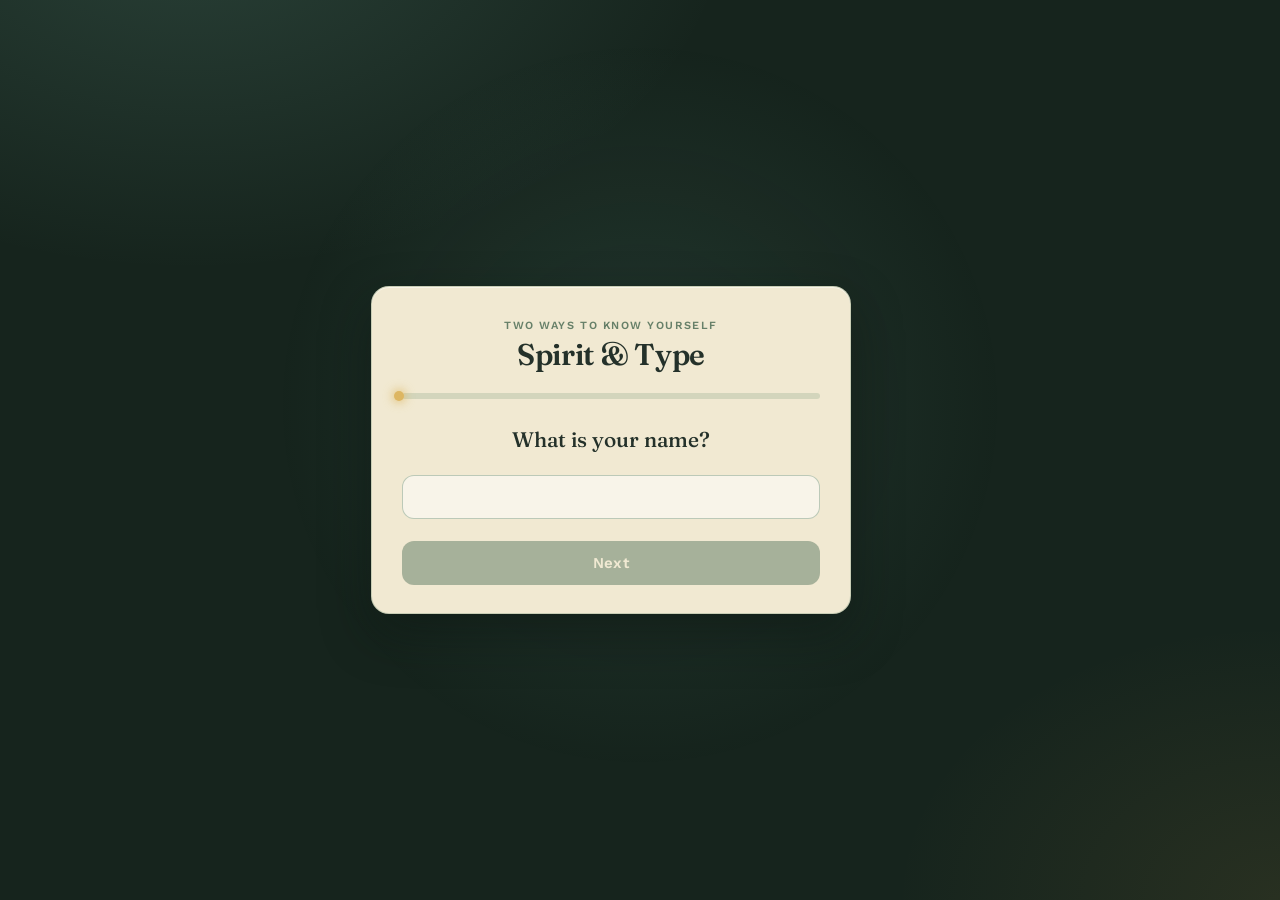
==== index.html @ 73989614 "Rename index.html.html to index.html" ====
<!DOCTYPE html>
<html lang="en">
<head>
    <meta charset="UTF-8">
    <meta name="viewport" content="width=device-width, initial-scale=1.0">
    <title>Spirit Animal Quiz</title>
    <link rel="preconnect" href="https://fonts.googleapis.com">
    <link rel="preconnect" href="https://fonts.gstatic.com" crossorigin>
    <link href="https://fonts.googleapis.com/css2?family=Fraunces:ital,opsz,wght@0,9..144,500;0,9..144,600;1,9..144,500&family=Work+Sans:wght@400;500;600;700&display=swap" rel="stylesheet">
    <link rel="stylesheet" href="Spirit_Animal.css">
</head>
<body>
    <div id="page-aura"></div>
    <div id="quiz-container">
        <div id="quiz-header">
            <p id="quiz-eyebrow">Two ways to know yourself</p>
            <h1 id="quiz-title">Spirit &amp; Type</h1>
        </div>
        <div id="progress-bar-track">
            <div id="progress-bar-fill"></div>
        </div>
        <p id="question-text"></p>
        <div id="answer-options"></div>
        <button id="next-btn" disabled>Next</button>
    </div>
    <div id="result-container"></div>
    <script src="Spirit_Ani.js"></script>
</body>
</html>
---- Spirit_Animal.css ----
/* ============================================
   Spirit & Type — design tokens
   A totem-quiz aesthetic: deep forest night
   outside the card, warm parchment within,
   with a soft "spirit aura" as the signature
   glow that ties the animal + type theme
   together.
   ============================================ */

:root {
    --night: #16241d;
    --night-2: #1f3327;
    --parchment: #f1e9d2;
    --parchment-dim: #e8dfc3;
    --ink: #24312a;
    --ink-soft: #55614f;
    --moss: #4c7a5c;
    --moss-dark: #395e46;
    --gold: #c99a44;
    --gold-bright: #ddb662;
    --glow: #8fd6c1;

    --font-display: "Fraunces", Georgia, serif;
    --font-body: "Work Sans", -apple-system, BlinkMacSystemFont, sans-serif;
}

* {
    box-sizing: border-box;
}

/* General Styles */
body {
    font-family: var(--font-body);
    background:
        radial-gradient(ellipse 900px 600px at 15% -10%, rgba(143, 214, 193, 0.16), transparent 60%),
        radial-gradient(ellipse 700px 500px at 100% 100%, rgba(201, 154, 68, 0.10), transparent 55%),
        var(--night);
    color: var(--ink);
    margin: 0;
    padding: 24px;
    min-height: 100vh;
    display: flex;
    justify-content: center;
    align-items: center;
    position: relative;
    overflow-x: hidden;
}

/* Ambient background aura — the signature element, echoed again
   behind the revealed spirit animal at the end of the quiz */
#page-aura {
    position: fixed;
    inset: 0;
    pointer-events: none;
    background: radial-gradient(circle 520px at 50% 45%, rgba(143, 214, 193, 0.10), transparent 70%);
    animation: aura-breathe 8s ease-in-out infinite;
}

@keyframes aura-breathe {
    0%, 100% { opacity: 0.6; transform: scale(1); }
    50% { opacity: 1; transform: scale(1.06); }
}

/* Container */
#quiz-container {
    width: 100%;
    max-width: 480px;
    background: var(--parchment);
    padding: 32px 30px 28px;
    border-radius: 18px;
    border: 1px solid rgba(76, 122, 92, 0.25);
    box-shadow:
        0 1px 0 rgba(255, 255, 255, 0.5) inset,
        0 20px 50px rgba(10, 20, 15, 0.45),
        0 0 0 1px rgba(0, 0, 0, 0.02);
    text-align: center;
    position: relative;
    z-index: 1;
}

/* Header */
#quiz-header {
    margin-bottom: 20px;
}

#quiz-eyebrow {
    margin: 0 0 4px;
    font-family: var(--font-body);
    font-size: 11px;
    font-weight: 600;
    letter-spacing: 0.14em;
    text-transform: uppercase;
    color: var(--moss-dark);
    opacity: 0.75;
}

#quiz-title {
    margin: 0;
    font-family: var(--font-display);
    font-weight: 600;
    font-size: 30px;
    letter-spacing: -0.01em;
    color: var(--ink);
}

/* Progress Bar — a gold trail through moss, with a soft leading glow */
#progress-bar-track {
    width: 100%;
    height: 6px;
    background: rgba(76, 122, 92, 0.18);
    border-radius: 999px;
    overflow: visible;
    margin-bottom: 26px;
    position: relative;
}

#progress-bar-fill {
    height: 100%;
    width: 0%;
    background: linear-gradient(90deg, var(--moss), var(--gold-bright));
    border-radius: 999px;
    transition: width 0.35s cubic-bezier(0.4, 0, 0.2, 1);
    position: relative;
}

#progress-bar-fill::after {
    content: "";
    position: absolute;
    right: -2px;
    top: 50%;
    width: 10px;
    height: 10px;
    transform: translateY(-50%);
    background: var(--gold-bright);
    border-radius: 50%;
    box-shadow: 0 0 10px 2px rgba(221, 182, 98, 0.7);
}

/* Question text */
#question-text {
    font-family: var(--font-display);
    font-size: 21px;
    font-weight: 500;
    line-height: 1.4;
    color: var(--ink);
    margin: 0 0 20px;
    min-height: 1.4em;
}

/* Answer options */
#answer-options {
    display: flex;
    flex-direction: column;
    gap: 10px;
    margin-bottom: 22px;
}

#answer-options button {
    width: 100%;
    text-align: left;
    background: rgba(255, 255, 255, 0.35);
    color: var(--ink);
    border: 1.5px solid rgba(76, 122, 92, 0.35);
    padding: 13px 16px;
    border-radius: 12px;
    font-family: var(--font-body);
    font-size: 15px;
    font-weight: 500;
    line-height: 1.35;
    cursor: pointer;
    transition: border-color 0.2s ease, background 0.2s ease, transform 0.15s ease;
}

#answer-options button:hover {
    border-color: var(--moss);
    background: rgba(76, 122, 92, 0.10);
}

#answer-options button:active {
    transform: scale(0.98);
    background: var(--moss);
    border-color: var(--moss);
    color: var(--parchment);
}

#answer-options button:focus-visible {
    outline: 2px solid var(--gold);
    outline-offset: 2px;
}

/* Text / date inputs */
#answer-options input {
    width: 100%;
    padding: 12px 14px;
    border: 1.5px solid rgba(76, 122, 92, 0.35);
    border-radius: 12px;
    background: rgba(255, 255, 255, 0.5);
    font-family: var(--font-body);
    font-size: 15px;
    color: var(--ink);
}

#answer-options input:focus-visible {
    outline: 2px solid var(--gold);
    outline-offset: 2px;
    border-color: var(--moss);
}

/* Next button */
#next-btn {
    background: var(--moss-dark);
    color: var(--parchment);
    border: none;
    padding: 13px;
    width: 100%;
    border-radius: 12px;
    font-family: var(--font-body);
    font-size: 15px;
    font-weight: 600;
    letter-spacing: 0.01em;
    cursor: pointer;
    transition: background 0.2s ease, transform 0.15s ease, opacity 0.2s ease;
}

#next-btn:hover:not(:disabled) {
    background: var(--moss);
}

#next-btn:active:not(:disabled) {
    transform: scale(0.98);
}

#next-btn:disabled {
    opacity: 0.4;
    cursor: not-allowed;
}

#next-btn:focus-visible {
    outline: 2px solid var(--gold);
    outline-offset: 2px;
}

/* Result Styling */
#result-container {
    margin-top: 20px;
    padding: 34px 28px;
    background: var(--parchment);
    border-radius: 18px;
    border: 1px solid rgba(76, 122, 92, 0.25);
    box-shadow:
        0 1px 0 rgba(255, 255, 255, 0.5) inset,
        0 20px 50px rgba(10, 20, 15, 0.45);
    text-align: center;
    position: relative;
    z-index: 1;
    opacity: 0;
}

#result-container.fade-in {
    animation: result-reveal 0.6s cubic-bezier(0.16, 1, 0.3, 1) forwards;
}

@keyframes result-reveal {
    from { opacity: 0; transform: translateY(10px) scale(0.98); }
    to { opacity: 1; transform: translateY(0) scale(1); }
}

#result-container h2 {
    font-family: var(--font-display);
    color: var(--ink);
    font-size: 26px;
    font-weight: 600;
    margin: 4px 0 10px;
}

#result-container p {
    font-family: var(--font-display);
    font-size: 16px;
    color: var(--ink-soft);
    font-style: italic;
    line-height: 1.5;
    margin: 8px 0;
}

.mbti-disclaimer {
    font-family: var(--font-body) !important;
    font-style: normal !important;
    font-size: 12px !important;
    color: var(--ink-soft);
    opacity: 0.7;
    line-height: 1.5;
    margin-top: 16px !important;
    padding-top: 14px;
    border-top: 1px solid rgba(76, 122, 92, 0.2);
}

/* MBTI badge — styled like a small wax seal */
#result-container .mbti-badge {
    display: inline-block;
    margin: 2px 0 12px;
    padding: 5px 16px;
    background: linear-gradient(135deg, var(--gold-bright), var(--gold));
    color: #2b1f0d;
    border-radius: 999px;
    font-family: var(--font-body);
    font-size: 13px;
    font-weight: 700;
    font-style: normal;
    letter-spacing: 0.08em;
    box-shadow: 0 4px 14px rgba(201, 154, 68, 0.45);
}

/* Spirit animal image — glows with the same aura as the page background */
.spirit-animal-image {
    max-width: 190px;
    height: auto;
    margin: 0 auto 18px auto;
    display: block;
    border-radius: 12px;
    box-shadow:
        0 0 0 4px rgba(255, 255, 255, 0.5),
        0 0 40px 6px rgba(143, 214, 193, 0.45),
        0 10px 30px rgba(10, 20, 15, 0.35);
}

/* Reduced motion */
@media (prefers-reduced-motion: reduce) {
    #page-aura {
        animation: none;
    }
    #result-container.fade-in {
        animation: none;
        opacity: 1;
    }
    #answer-options button,
    #next-btn {
        transition: none;
    }
}

/* Mobile */
@media (max-width: 480px) {
    body {
        padding: 16px;
    }
    #quiz-container,
    #result-container {
        padding: 24px 20px;
        border-radius: 14px;
    }
    #quiz-title {
        font-size: 25px;
    }
    #question-text {
        font-size: 19px;
    }
}
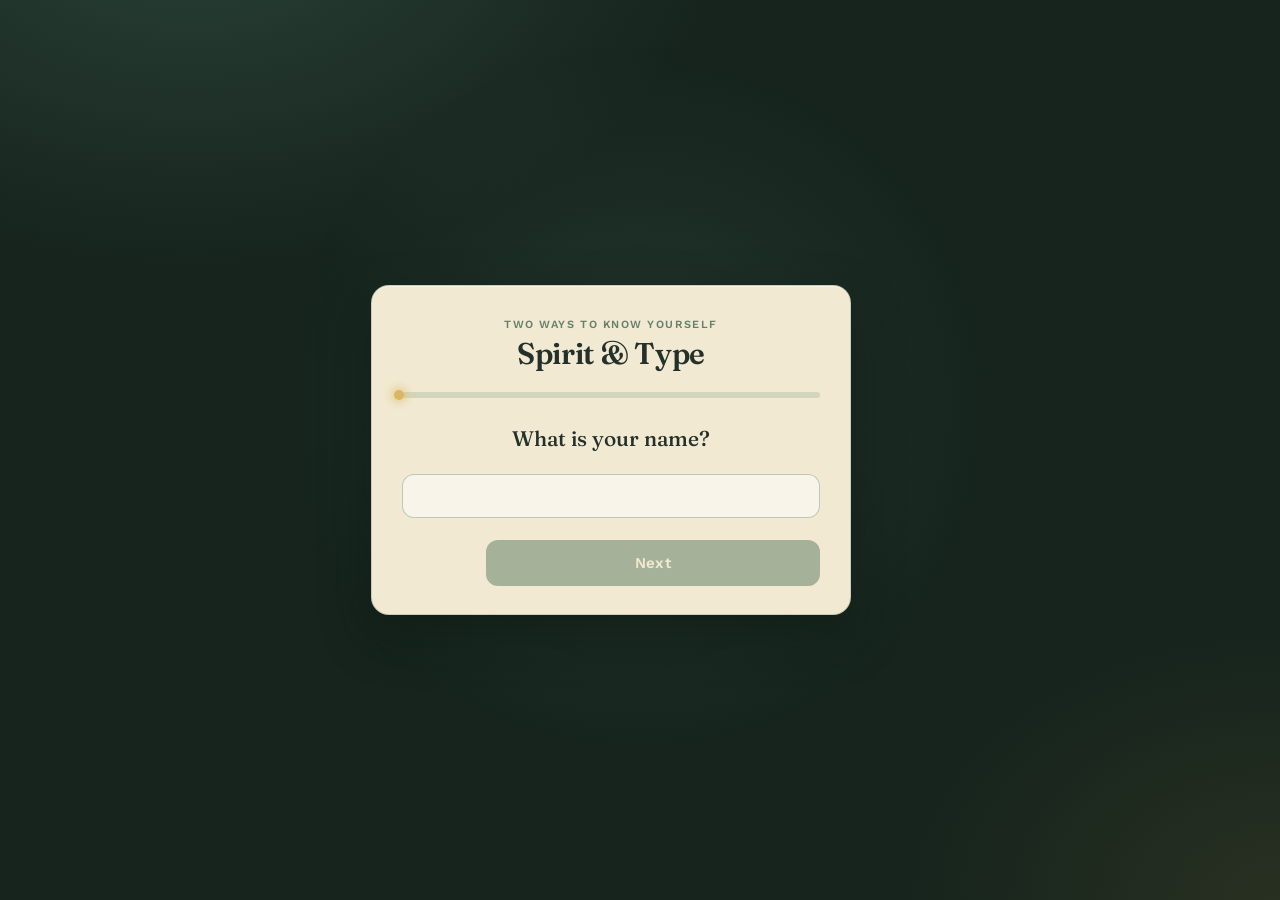
==== commit 2a667304: "Merge branch 'main' of https://github.com/King-Keith1/spirit_animals" ====
--- a/index.html
+++ b/index.html
@@ -19,9 +19,14 @@
         <div id="progress-bar-track">
             <div id="progress-bar-fill"></div>
         </div>
-        <p id="question-text"></p>
-        <div id="answer-options"></div>
-        <button id="next-btn" disabled>Next</button>
+        <div id="question-panel">
+            <p id="question-text"></p>
+            <div id="answer-options"></div>
+            <div id="quiz-nav">
+                <button id="back-btn" type="button">Back</button>
+                <button id="next-btn" type="button" disabled>Next</button>
+            </div>
+        </div>
     </div>
     <div id="result-container"></div>
     <script src="Spirit_Ani.js"></script>
--- a/Spirit_Animal.css
+++ b/Spirit_Animal.css
@@ -136,6 +136,18 @@
     box-shadow: 0 0 10px 2px rgba(221, 182, 98, 0.7);
 }
 
+/* Question panel — replays a subtle entrance every time a new
+   question loads, so moving between questions (and back again)
+   has motion instead of an abrupt swap. */
+#question-panel.panel-enter {
+    animation: panel-in 0.32s cubic-bezier(0.16, 1, 0.3, 1);
+}
+
+@keyframes panel-in {
+    from { opacity: 0; transform: translateY(6px); }
+    to { opacity: 1; transform: translateY(0); }
+}
+
 /* Question text */
 #question-text {
     font-family: var(--font-display);
@@ -178,14 +190,34 @@
 
 #answer-options button:active {
     transform: scale(0.98);
-    background: var(--moss);
-    border-color: var(--moss);
-    color: var(--parchment);
 }
 
 #answer-options button:focus-visible {
     outline: 2px solid var(--gold);
     outline-offset: 2px;
+}
+
+/* Persistent selected state — this is the actual "chosen" feedback,
+   not the transient :active tap state, so it survives on mobile
+   instead of looking stuck. */
+#answer-options button.selected {
+    background: var(--moss-dark);
+    border-color: var(--moss-dark);
+    color: var(--parchment);
+    animation: option-pop 0.28s cubic-bezier(0.34, 1.56, 0.64, 1);
+}
+
+#answer-options button.selected::after {
+    content: "✓";
+    float: right;
+    font-weight: 700;
+    color: var(--gold-bright);
+}
+
+@keyframes option-pop {
+    0% { transform: scale(1); }
+    45% { transform: scale(1.03); }
+    100% { transform: scale(1); }
 }
 
 /* Text / date inputs */
@@ -206,13 +238,51 @@
     border-color: var(--moss);
 }
 
+/* Nav row: Back + Next */
+#quiz-nav {
+    display: flex;
+    gap: 10px;
+}
+
+#back-btn {
+    flex: 0 0 auto;
+    background: transparent;
+    color: var(--ink-soft);
+    border: 1.5px solid rgba(76, 122, 92, 0.3);
+    padding: 13px 18px;
+    border-radius: 12px;
+    font-family: var(--font-body);
+    font-size: 15px;
+    font-weight: 600;
+    cursor: pointer;
+    transition: background 0.2s ease, opacity 0.2s ease, transform 0.15s ease;
+}
+
+#back-btn:hover:not(:disabled) {
+    background: rgba(76, 122, 92, 0.10);
+}
+
+#back-btn:active:not(:disabled) {
+    transform: scale(0.97);
+}
+
+#back-btn:disabled {
+    opacity: 0;
+    pointer-events: none;
+}
+
+#back-btn:focus-visible {
+    outline: 2px solid var(--gold);
+    outline-offset: 2px;
+}
+
 /* Next button */
 #next-btn {
     background: var(--moss-dark);
     color: var(--parchment);
     border: none;
     padding: 13px;
-    width: 100%;
+    flex: 1 1 auto;
     border-radius: 12px;
     font-family: var(--font-body);
     font-size: 15px;
@@ -332,7 +402,14 @@
         animation: none;
         opacity: 1;
     }
+    #question-panel.panel-enter {
+        animation: none;
+    }
+    #answer-options button.selected {
+        animation: none;
+    }
     #answer-options button,
+    #back-btn,
     #next-btn {
         transition: none;
     }
